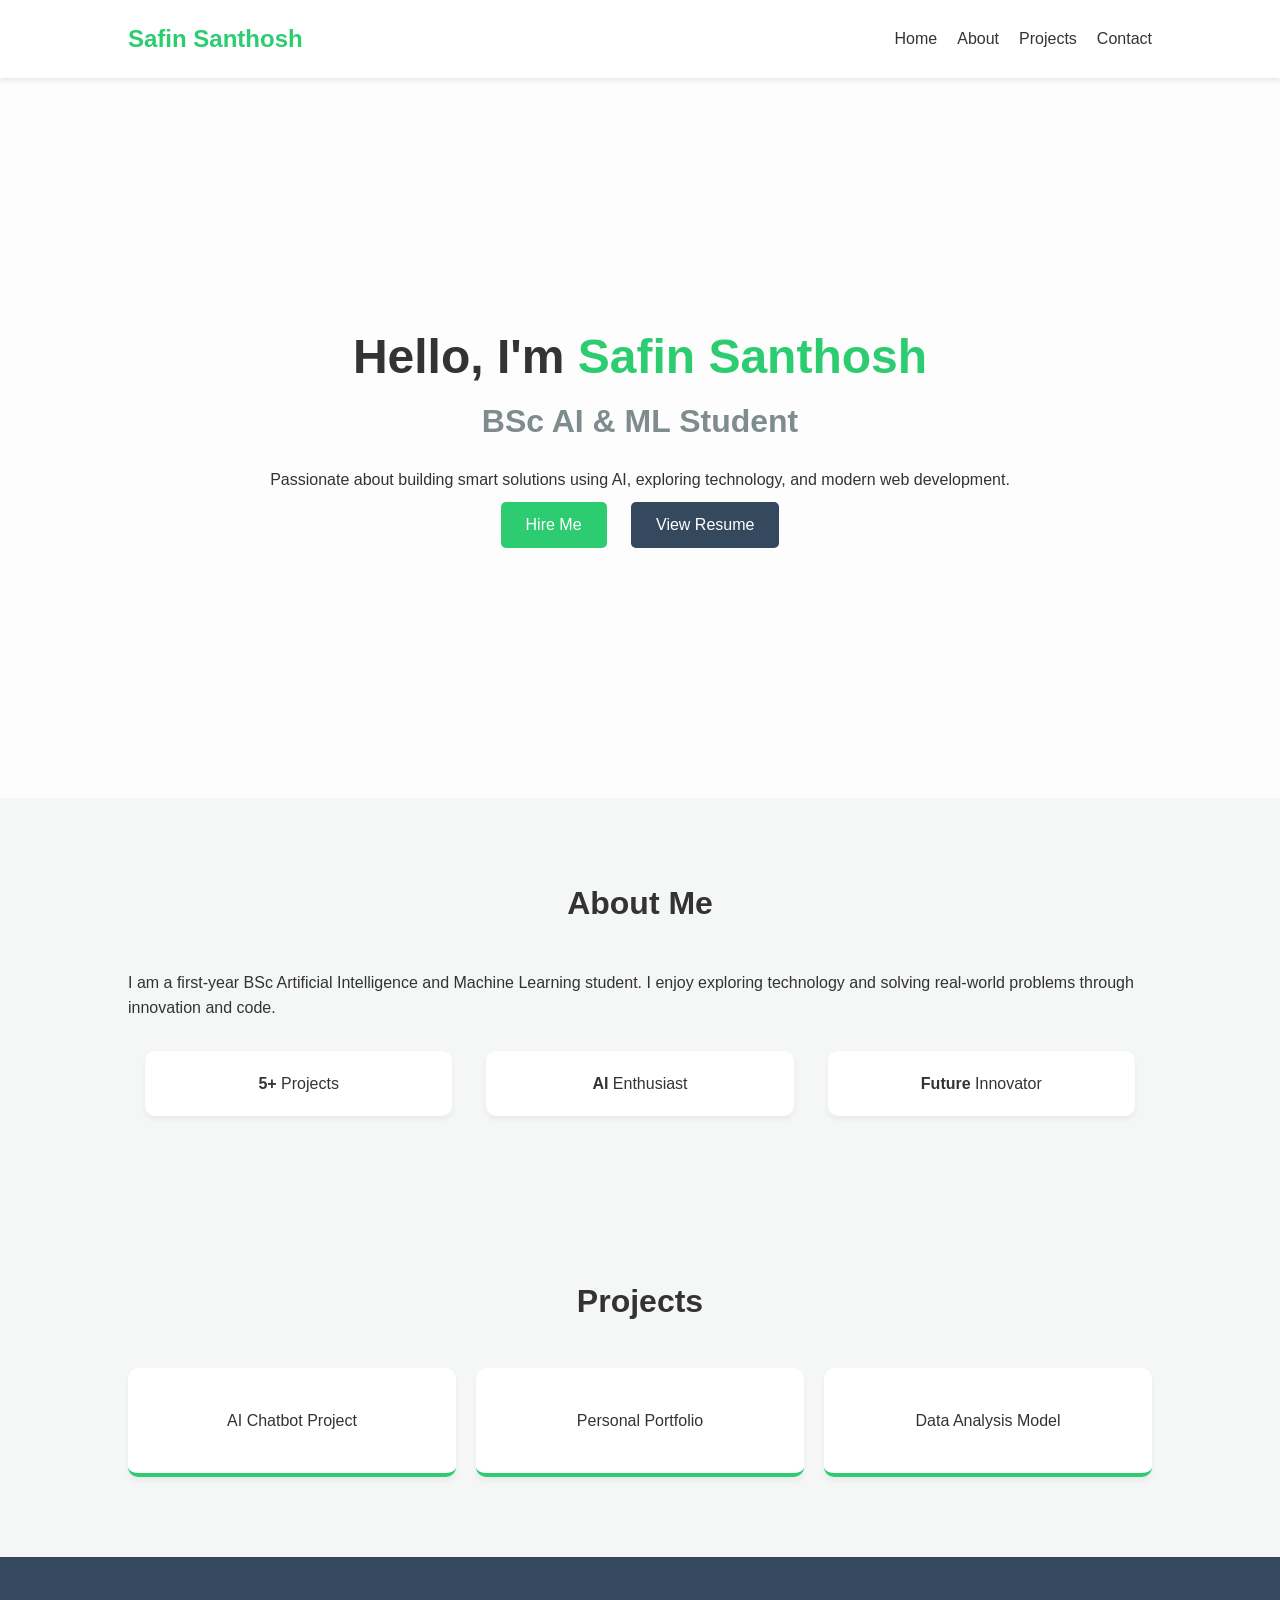
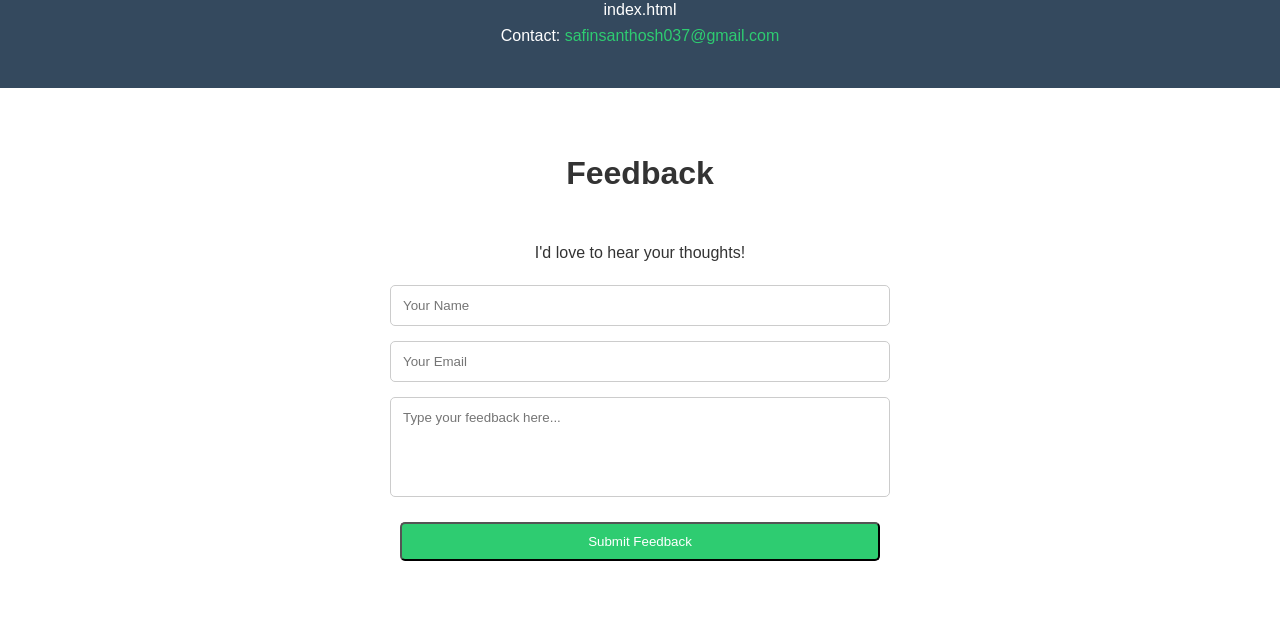
==== index.html @ 9ddf940a "Add files via upload" ====
<!DOCTYPE html>
<html lang="en">
<head>
    <meta charset="UTF-8">
    <meta name="viewport" content="width=device-width, initial-scale=1.0">
    <title>Safin Santhosh | Portfolio</title>
    <link rel="stylesheet" href="style.css">
</head>
<body>

    <header>
        <nav>
            <div class="logo">Safin Santhosh</div>
            <ul>
                <li><a href="#home">Home</a></li>
                <li><a href="#about">About</a></li>
                <li><a href="#projects">Projects</a></li>
                <li><a href="#contact">Contact</a></li>
            </ul>
        </nav>
    </header>

    <section id="home" class="hero">
        <div class="hero-content">
            <h1>Hello, I'm <span>Safin Santhosh</span></h1>
            <h2>BSc AI & ML Student</h2>
            <p>Passionate about building smart solutions using AI, exploring technology, and modern web development.</p>
            <div class="buttons">
                <a href="mailto:safinsanthosh037@gmail.com" class="btn">Hire Me</a>
                <a href="#" class="btn secondary">View Resume</a>
            </div>
        </div>
    </section>

    <section id="about" class="about">
        <h2>About Me</h2>
        <div class="about-container">
            <p>I am a first-year BSc Artificial Intelligence and Machine Learning student. I enjoy exploring technology and solving real-world problems through innovation and code.</p>
            <div class="stats">
                <div class="stat-box"><strong>5+</strong> Projects</div>
                <div class="stat-box"><strong>AI</strong> Enthusiast</div>
                <div class="stat-box"><strong>Future</strong> Innovator</div>
            </div>
        </div>
    </section>

    <section id="projects" class="projects">
        <h2>Projects</h2>
        <div class="project-list">
            <div class="project-card">AI Chatbot Project</div>
            <div class="project-card">Personal Portfolio</div>
            <div class="project-card">Data Analysis Model</div>
        </div>
    </section>

    <footer>index.html
        <p>Contact: <a href="mailto:safinsanthosh037@gmail.com">safinsanthosh037@gmail.com</a></p>
    </footer>
    <section id="feedback">
    <h2>Feedback</h2>
    <div class="feedback-container">
        <p>I'd love to hear your thoughts!</p>
        <form action="/api/contact" method="POST">
            <input type="text" name="name" placeholder="Your Name" required>
            <input type="email" name="email" placeholder="Your Email" required>
            <textarea name="message" placeholder="Type your feedback here..." required></textarea>
            <button type="submit" class="btn">Submit Feedback</button>
        </form>
    </div>
</section>

</body>
</html>
---- style.css ----
/* General Styles */
* {
    margin: 0;
    padding: 0;
    box-sizing: border-box;
    font-family: 'Segoe UI', Tahoma, Geneva, Verdana, sans-serif;
}

body {
    background-color: #f4f7f6;
    color: #333;
    line-height: 1.6;
}

/* Navigation */
nav {
    display: flex;
    justify-content: space-between;
    align-items: center;
    padding: 20px 10%;
    background: #fff;
    box-shadow: 0 2px 5px rgba(0,0,0,0.1);
    position: sticky;
    top: 0;
    z-index: 100;
}

nav .logo {
    font-size: 1.5rem;
    font-weight: bold;
    color: #2ecc71;
}

nav ul {
    display: flex;
    list-style: none;
}

nav ul li {
    margin-left: 20px;
}

nav ul li a {
    text-decoration: none;
    color: #333;
    font-weight: 500;
}

/* Hero Section */
.hero {
    height: 80vh;
    display: flex;
    align-items: center;
    justify-content: center;
    text-align: center;
    background: linear-gradient(rgba(255,255,255,0.8), rgba(255,255,255,0.8)), url('https://via.placeholder.com/1500x800');
    background-size: cover;
}

.hero h1 { font-size: 3rem; }
.hero h1 span { color: #2ecc71; }
.hero h2 { color: #7f8c8d; margin-bottom: 20px; }

.btn {
    display: inline-block;
    padding: 10px 25px;
    background: #2ecc71;
    color: white;
    text-decoration: none;
    border-radius: 5px;
    margin: 10px;
}

.btn.secondary { background: #34495e; }

/* Sections */
section { padding: 80px 10%; }

h2 {
    text-align: center;
    margin-bottom: 40px;
    font-size: 2rem;
}

.stats {
    display: flex;
    justify-content: space-around;
    margin-top: 30px;
}

.stat-box {
    background: #fff;
    padding: 20px;
    border-radius: 10px;
    box-shadow: 0 4px 6px rgba(0,0,0,0.05);
    text-align: center;
    width: 30%;
}

/* Project Cards */
.project-list {
    display: grid;
    grid-template-columns: repeat(auto-fit, minmax(250px, 1fr));
    gap: 20px;
}

.project-card {
    background: #fff;
    padding: 40px 20px;
    text-align: center;
    border-radius: 10px;
    border-bottom: 4px solid #2ecc71;
    box-shadow: 0 4px 6px rgba(0,0,0,0.05);
}

/* Footer */
footer {
    text-align: center;
    padding: 40px;
    background: #34495e;
    color: white;
}

footer a { color: #2ecc71; text-decoration: none; }
/* Feedback Section Styles */
#feedback {
    background-color: #fff;
    padding: 60px 10%;
    text-align: center;
}

.feedback-container {
    max-width: 500px;
    margin: 0 auto;
}

.feedback-container form {
    display: flex;
    flex-direction: column;
    gap: 15px;
    margin-top: 20px;
}

.feedback-container input, 
.feedback-container textarea {
    width: 100%;
    padding: 12px;
    border: 1px solid #ccc;
    border-radius: 5px;
}

.feedback-container textarea {
    height: 100px;
    resize: none;
}
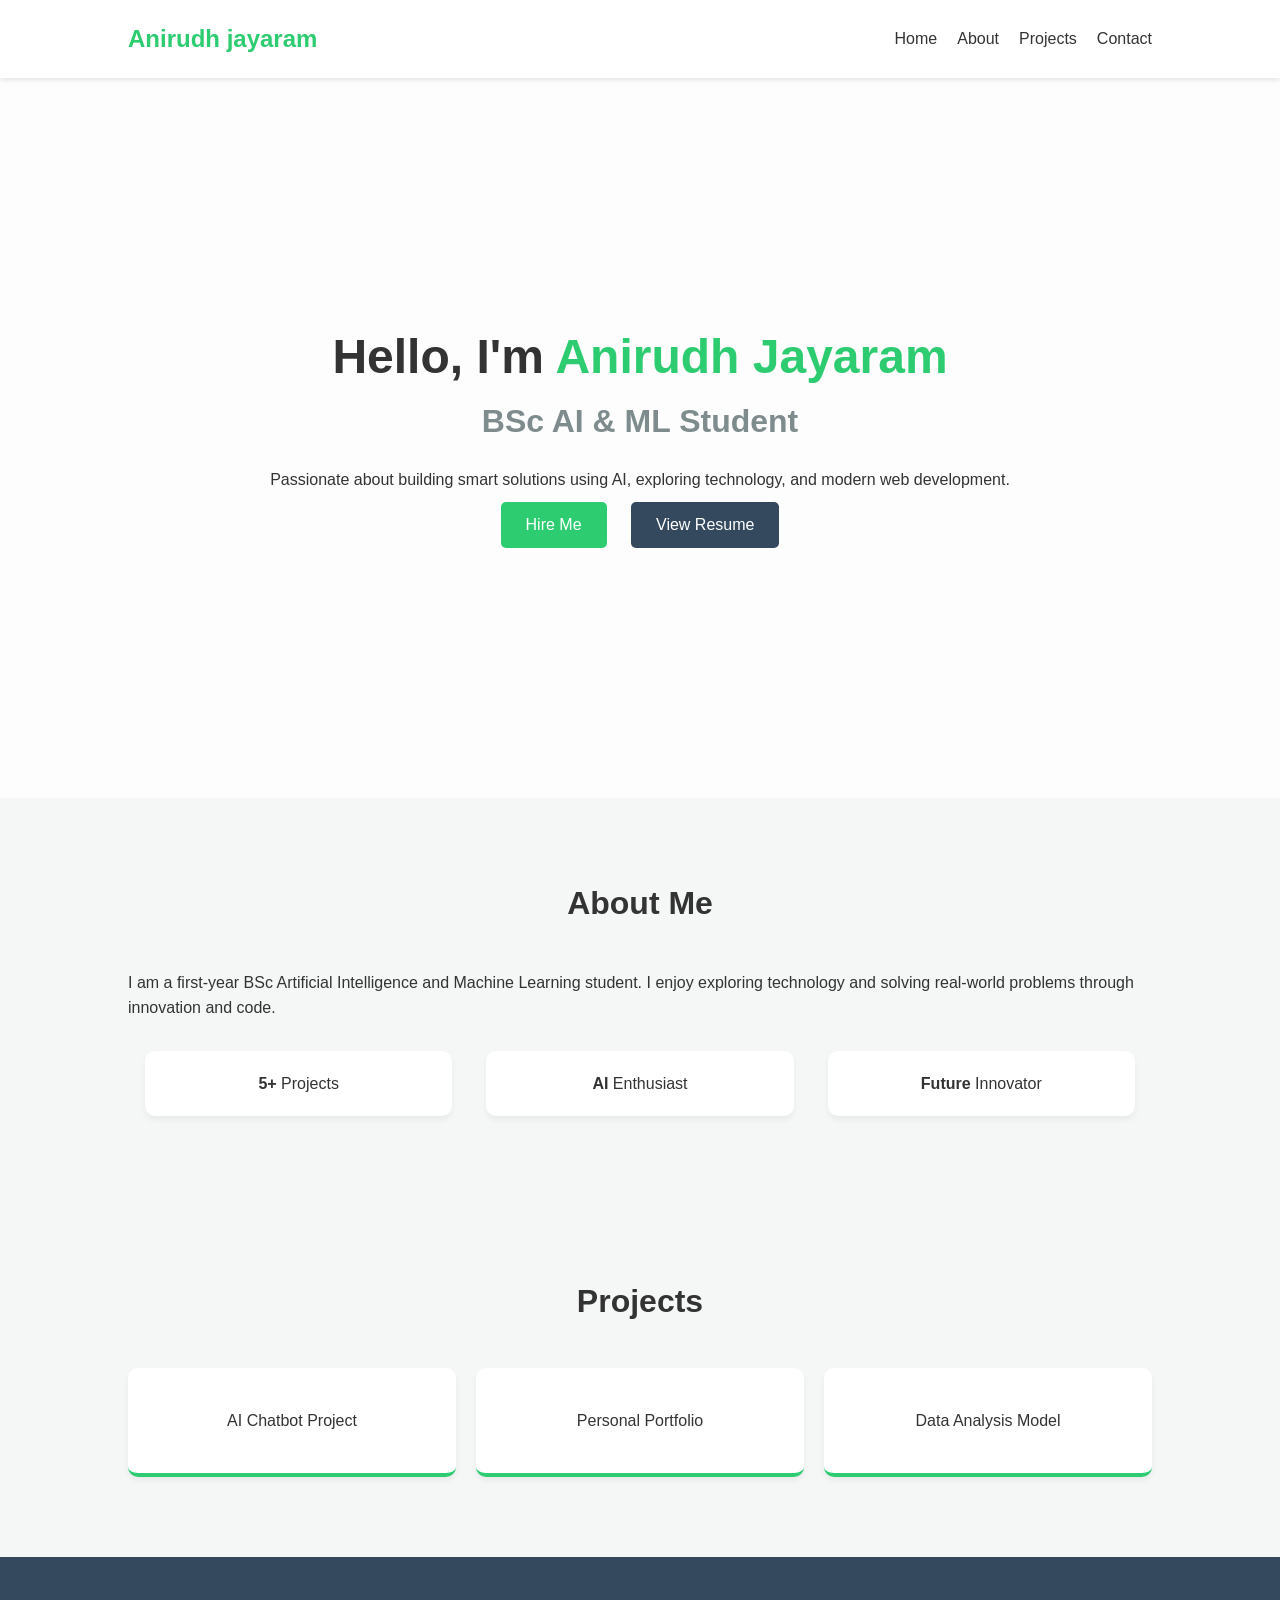
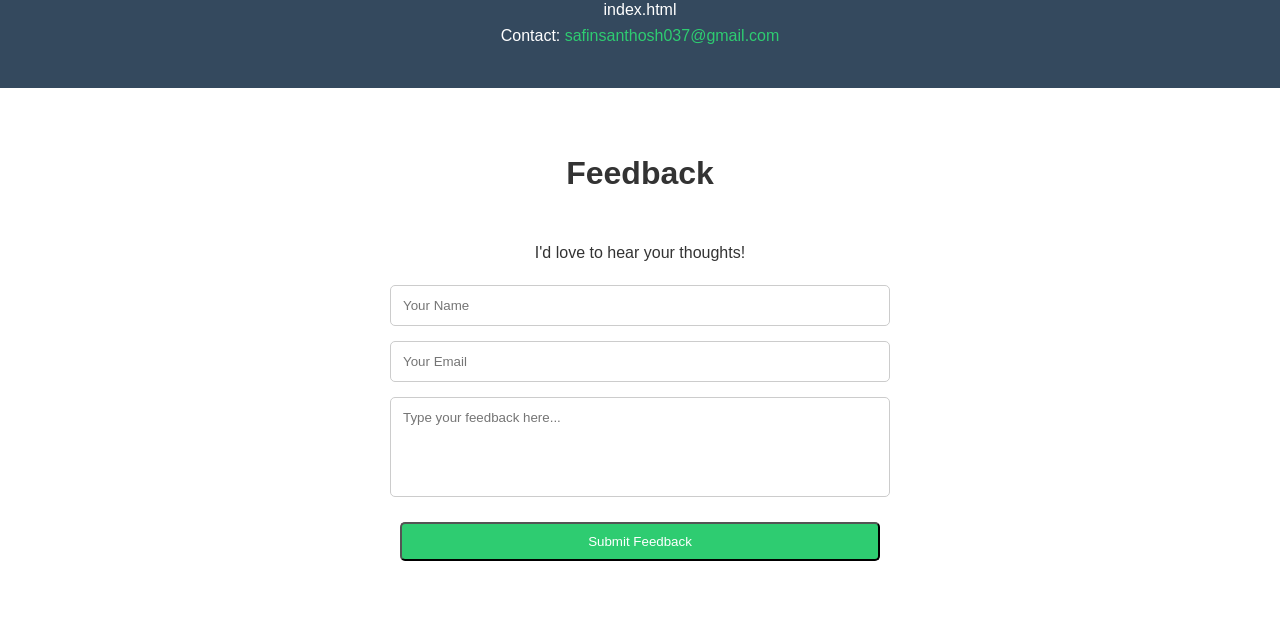
==== commit 1bf1f1d0: "Create index.html" ====
--- a/index.html
+++ b/index.html
@@ -1,73 +1,73 @@
-<!DOCTYPE html>
-<html lang="en">
-<head>
-    <meta charset="UTF-8">
-    <meta name="viewport" content="width=device-width, initial-scale=1.0">
-    <title>Safin Santhosh | Portfolio</title>
-    <link rel="stylesheet" href="style.css">
-</head>
-<body>
-
-    <header>
-        <nav>
-            <div class="logo">Safin Santhosh</div>
-            <ul>
-                <li><a href="#home">Home</a></li>
-                <li><a href="#about">About</a></li>
-                <li><a href="#projects">Projects</a></li>
-                <li><a href="#contact">Contact</a></li>
-            </ul>
-        </nav>
-    </header>
-
-    <section id="home" class="hero">
-        <div class="hero-content">
-            <h1>Hello, I'm <span>Safin Santhosh</span></h1>
-            <h2>BSc AI & ML Student</h2>
-            <p>Passionate about building smart solutions using AI, exploring technology, and modern web development.</p>
-            <div class="buttons">
-                <a href="mailto:safinsanthosh037@gmail.com" class="btn">Hire Me</a>
-                <a href="#" class="btn secondary">View Resume</a>
-            </div>
-        </div>
-    </section>
-
-    <section id="about" class="about">
-        <h2>About Me</h2>
-        <div class="about-container">
-            <p>I am a first-year BSc Artificial Intelligence and Machine Learning student. I enjoy exploring technology and solving real-world problems through innovation and code.</p>
-            <div class="stats">
-                <div class="stat-box"><strong>5+</strong> Projects</div>
-                <div class="stat-box"><strong>AI</strong> Enthusiast</div>
-                <div class="stat-box"><strong>Future</strong> Innovator</div>
-            </div>
-        </div>
-    </section>
-
-    <section id="projects" class="projects">
-        <h2>Projects</h2>
-        <div class="project-list">
-            <div class="project-card">AI Chatbot Project</div>
-            <div class="project-card">Personal Portfolio</div>
-            <div class="project-card">Data Analysis Model</div>
-        </div>
-    </section>
-
-    <footer>index.html
-        <p>Contact: <a href="mailto:safinsanthosh037@gmail.com">safinsanthosh037@gmail.com</a></p>
-    </footer>
-    <section id="feedback">
-    <h2>Feedback</h2>
-    <div class="feedback-container">
-        <p>I'd love to hear your thoughts!</p>
-        <form action="/api/contact" method="POST">
-            <input type="text" name="name" placeholder="Your Name" required>
-            <input type="email" name="email" placeholder="Your Email" required>
-            <textarea name="message" placeholder="Type your feedback here..." required></textarea>
-            <button type="submit" class="btn">Submit Feedback</button>
-        </form>
-    </div>
-</section>
-
-</body>
-</html>
+<!DOCTYPE html>
+<html lang="en">
+<head>
+    <meta charset="UTF-8">
+    <meta name="viewport" content="width=device-width, initial-scale=1.0">
+    <title>anirudh Jayaram| Portfolio</title>
+    <link rel="stylesheet" href="style.css">
+</head>
+<body>
+
+    <header>
+        <nav>
+            <div class="logo">Anirudh jayaram</div>
+            <ul>
+                <li><a href="#home">Home</a></li>
+                <li><a href="#about">About</a></li>
+                <li><a href="#projects">Projects</a></li>
+                <li><a href="#contact">Contact</a></li>
+            </ul>
+        </nav>
+    </header>
+
+    <section id="home" class="hero">
+        <div class="hero-content">
+            <h1>Hello, I'm <span>Anirudh Jayaram</span></h1>
+            <h2>BSc AI & ML Student</h2>
+            <p>Passionate about building smart solutions using AI, exploring technology, and modern web development.</p>
+            <div class="buttons">
+                <a href="mailto:anirudhkutz@gmail.com" class="btn">Hire Me</a>
+                <a href="#" class="btn secondary">View Resume</a>
+            </div>
+        </div>
+    </section>
+
+    <section id="about" class="about">
+        <h2>About Me</h2>
+        <div class="about-container">
+            <p>I am a first-year BSc Artificial Intelligence and Machine Learning student. I enjoy exploring technology and solving real-world problems through innovation and code.</p>
+            <div class="stats">
+                <div class="stat-box"><strong>5+</strong> Projects</div>
+                <div class="stat-box"><strong>AI</strong> Enthusiast</div>
+                <div class="stat-box"><strong>Future</strong> Innovator</div>
+            </div>
+        </div>
+    </section>
+
+    <section id="projects" class="projects">
+        <h2>Projects</h2>
+        <div class="project-list">
+            <div class="project-card">AI Chatbot Project</div>
+            <div class="project-card">Personal Portfolio</div>
+            <div class="project-card">Data Analysis Model</div>
+        </div>
+    </section>
+
+    <footer>index.html
+        <p>Contact: <a href="mailto:anirudhkutz@gmail.com">safinsanthosh037@gmail.com</a></p>
+    </footer>
+    <section id="feedback">
+    <h2>Feedback</h2>
+    <div class="feedback-container">
+        <p>I'd love to hear your thoughts!</p>
+        <form action="/api/contact" method="POST">
+            <input type="text" name="name" placeholder="Your Name" required>
+            <input type="email" name="email" placeholder="Your Email" required>
+            <textarea name="message" placeholder="Type your feedback here..." required></textarea>
+            <button type="submit" class="btn">Submit Feedback</button>
+        </form>
+    </div>
+</section>
+
+</body>
+</html>
